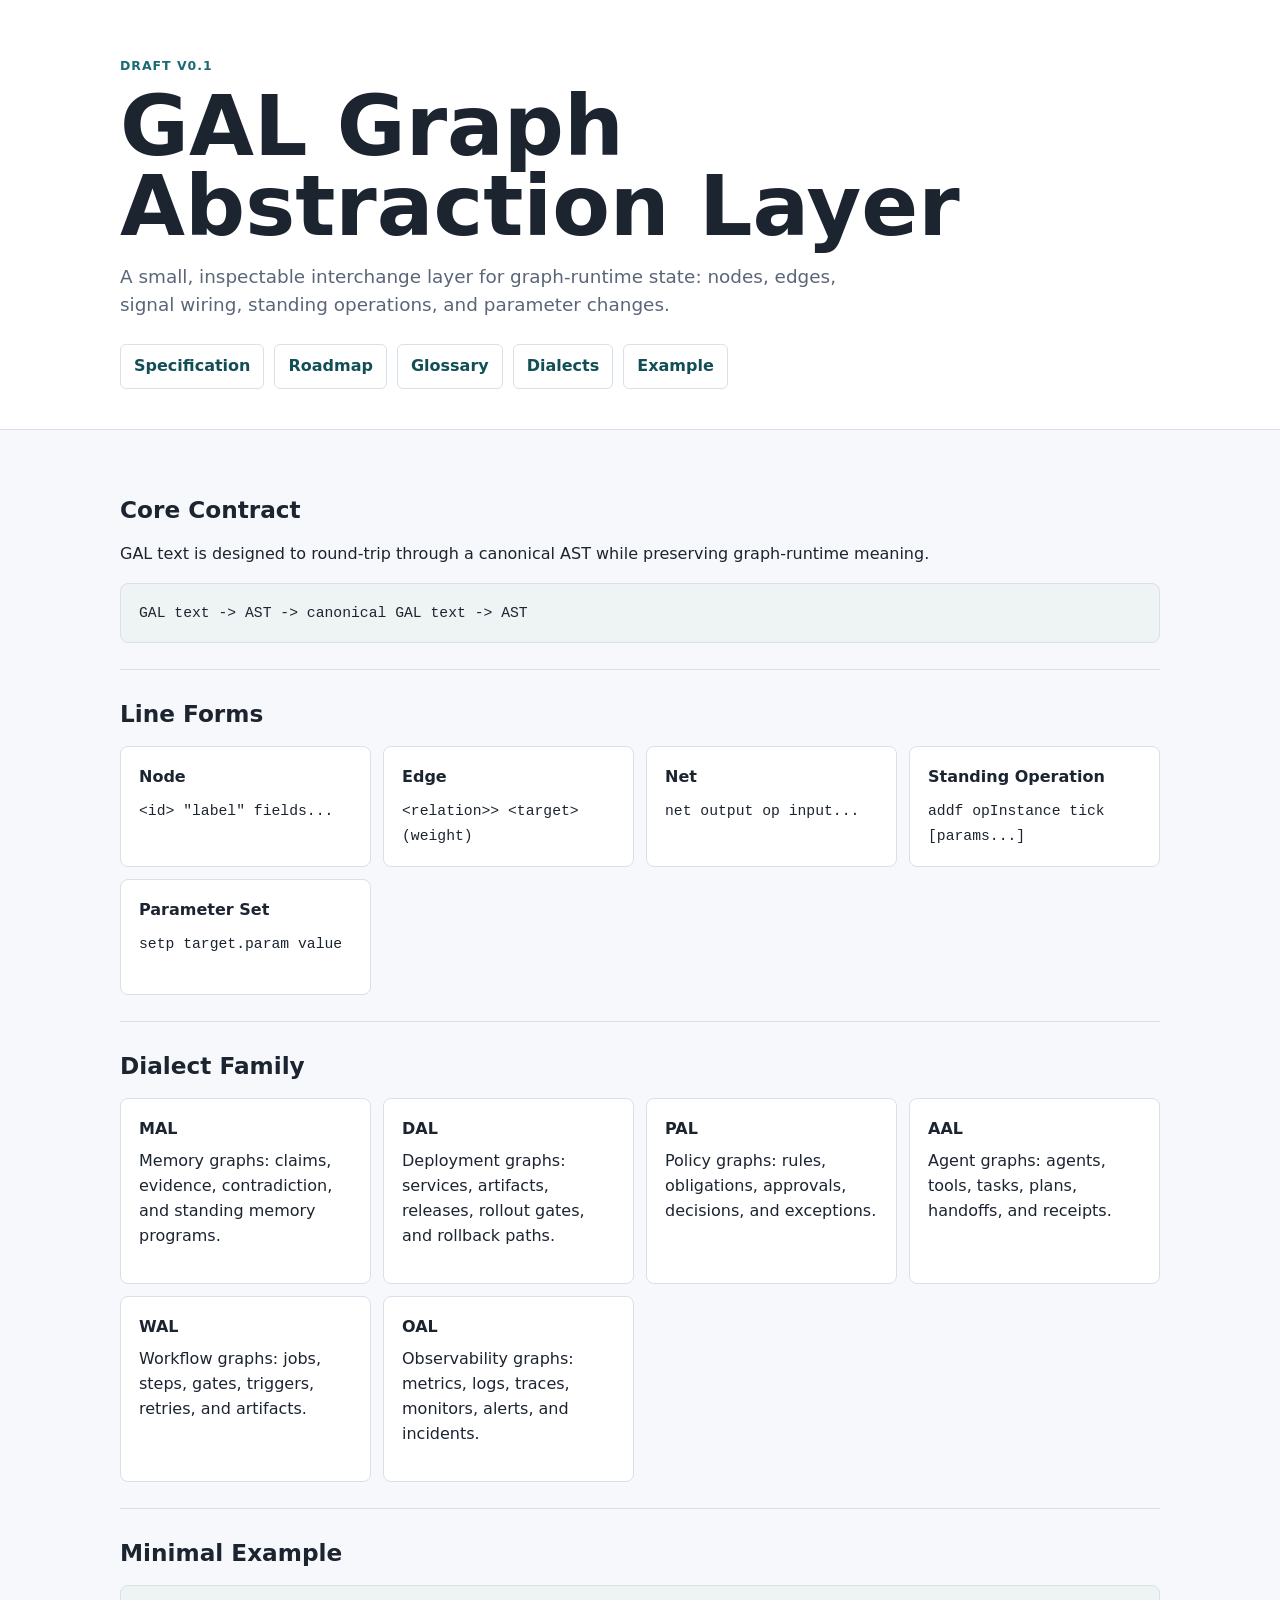
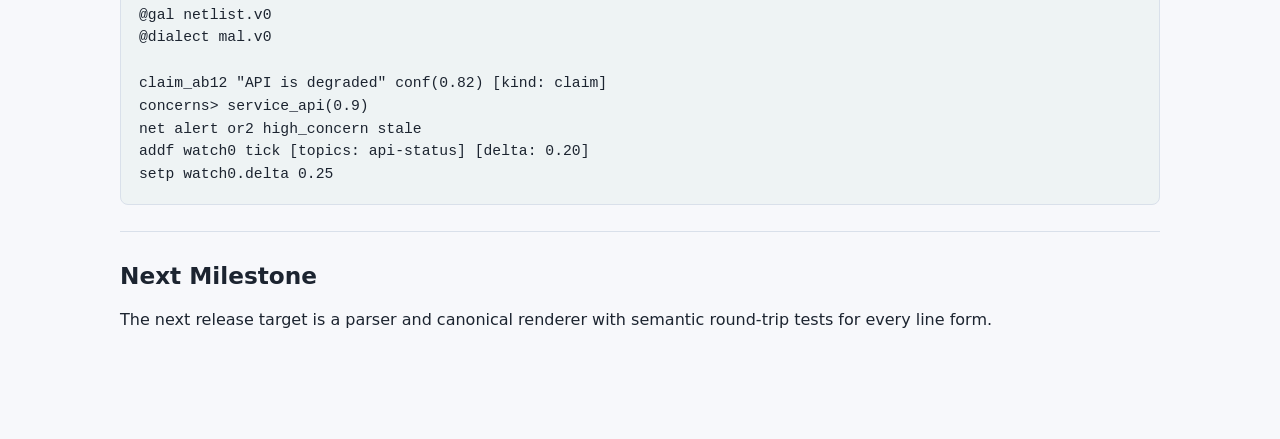
==== docs/index.html @ 64e63f7d "Define GAL spec scaffold" ====
<!doctype html>
<html lang="en">
  <head>
    <meta charset="utf-8">
    <meta name="viewport" content="width=device-width, initial-scale=1">
    <title>GAL Graph Abstraction Layer</title>
    <link rel="stylesheet" href="styles.css">
  </head>
  <body>
    <header class="page-header">
      <p class="kicker">Draft v0.1</p>
      <h1>GAL Graph Abstraction Layer</h1>
      <p class="lede">
        A small, inspectable interchange layer for graph-runtime state: nodes,
        edges, signal wiring, standing operations, and parameter changes.
      </p>
      <nav aria-label="Primary">
        <a href="https://github.com/hendrixx-cnc/GAL.Graph_Abstraction_Layer/blob/main/GAL_NETLIST_SPEC.md">Specification</a>
        <a href="ROADMAP.md">Roadmap</a>
        <a href="GLOSSARY.md">Glossary</a>
        <a href="dialects/">Dialects</a>
        <a href="https://github.com/hendrixx-cnc/GAL.Graph_Abstraction_Layer/blob/main/examples/minimal.mal.gal">Example</a>
      </nav>
    </header>

    <main>
      <section>
        <h2>Core Contract</h2>
        <p>
          GAL text is designed to round-trip through a canonical AST while
          preserving graph-runtime meaning.
        </p>
        <pre><code>GAL text -&gt; AST -&gt; canonical GAL text -&gt; AST</code></pre>
      </section>

      <section>
        <h2>Line Forms</h2>
        <div class="grid">
          <article>
            <h3>Node</h3>
            <code>&lt;id&gt; "label" fields...</code>
          </article>
          <article>
            <h3>Edge</h3>
            <code>&lt;relation&gt;&gt; &lt;target&gt;(weight)</code>
          </article>
          <article>
            <h3>Net</h3>
            <code>net output op input...</code>
          </article>
          <article>
            <h3>Standing Operation</h3>
            <code>addf opInstance tick [params...]</code>
          </article>
          <article>
            <h3>Parameter Set</h3>
            <code>setp target.param value</code>
          </article>
        </div>
      </section>

      <section>
        <h2>Dialect Family</h2>
        <div class="grid">
          <article>
            <h3>MAL</h3>
            <p>Memory graphs: claims, evidence, contradiction, and standing memory programs.</p>
          </article>
          <article>
            <h3>DAL</h3>
            <p>Deployment graphs: services, artifacts, releases, rollout gates, and rollback paths.</p>
          </article>
          <article>
            <h3>PAL</h3>
            <p>Policy graphs: rules, obligations, approvals, decisions, and exceptions.</p>
          </article>
          <article>
            <h3>AAL</h3>
            <p>Agent graphs: agents, tools, tasks, plans, handoffs, and receipts.</p>
          </article>
          <article>
            <h3>WAL</h3>
            <p>Workflow graphs: jobs, steps, gates, triggers, retries, and artifacts.</p>
          </article>
          <article>
            <h3>OAL</h3>
            <p>Observability graphs: metrics, logs, traces, monitors, alerts, and incidents.</p>
          </article>
        </div>
      </section>

      <section>
        <h2>Minimal Example</h2>
        <pre><code>@gal netlist.v0
@dialect mal.v0

claim_ab12 "API is degraded" conf(0.82) [kind: claim]
concerns&gt; service_api(0.9)
net alert or2 high_concern stale
addf watch0 tick [topics: api-status] [delta: 0.20]
setp watch0.delta 0.25</code></pre>
      </section>

      <section>
        <h2>Next Milestone</h2>
        <p>
          The next release target is a parser and canonical renderer with
          semantic round-trip tests for every line form.
        </p>
      </section>
    </main>
  </body>
</html>
---- docs/styles.css ----
:root {
  color-scheme: light;
  --bg: #f7f8fb;
  --panel: #ffffff;
  --ink: #1c2430;
  --muted: #5a6678;
  --line: #d9e0ea;
  --accent: #1b6b72;
  --accent-strong: #124f55;
  --code-bg: #eef3f4;
}

* {
  box-sizing: border-box;
}

body {
  margin: 0;
  background: var(--bg);
  color: var(--ink);
  font-family: Inter, ui-sans-serif, system-ui, -apple-system, BlinkMacSystemFont, "Segoe UI", sans-serif;
  line-height: 1.55;
}

.page-header {
  padding: 56px max(24px, calc((100vw - 1040px) / 2)) 40px;
  background: #ffffff;
  border-bottom: 1px solid var(--line);
}

.kicker {
  margin: 0 0 12px;
  color: var(--accent);
  font-size: 0.78rem;
  font-weight: 700;
  letter-spacing: 0.08em;
  text-transform: uppercase;
}

h1,
h2,
h3,
p {
  margin-top: 0;
}

h1 {
  max-width: 840px;
  margin-bottom: 16px;
  font-size: clamp(2.25rem, 7vw, 5.25rem);
  line-height: 0.95;
  letter-spacing: 0;
}

h2 {
  margin-bottom: 14px;
  font-size: 1.45rem;
}

h3 {
  margin-bottom: 8px;
  font-size: 1rem;
}

.lede {
  max-width: 740px;
  margin-bottom: 24px;
  color: var(--muted);
  font-size: 1.15rem;
}

nav {
  display: flex;
  flex-wrap: wrap;
  gap: 10px;
}

a {
  color: var(--accent-strong);
  font-weight: 700;
  text-decoration-thickness: 1px;
  text-underline-offset: 3px;
}

nav a {
  min-height: 40px;
  padding: 9px 13px;
  border: 1px solid var(--line);
  border-radius: 6px;
  background: var(--panel);
  text-decoration: none;
}

main {
  width: min(1040px, calc(100vw - 48px));
  margin: 0 auto;
  padding: 36px 0 64px;
}

section {
  padding: 26px 0;
  border-bottom: 1px solid var(--line);
}

section:last-child {
  border-bottom: 0;
}

.grid {
  display: grid;
  grid-template-columns: repeat(auto-fit, minmax(220px, 1fr));
  gap: 12px;
}

article {
  min-height: 116px;
  padding: 18px;
  border: 1px solid var(--line);
  border-radius: 8px;
  background: var(--panel);
}

pre {
  overflow-x: auto;
  margin: 0;
  padding: 18px;
  border: 1px solid var(--line);
  border-radius: 8px;
  background: var(--code-bg);
}

code {
  font-family: "SFMono-Regular", Consolas, "Liberation Mono", monospace;
  font-size: 0.92rem;
}

@media (max-width: 560px) {
  .page-header {
    padding-top: 38px;
  }

  main {
    width: min(100% - 32px, 1040px);
    padding-top: 22px;
  }
}
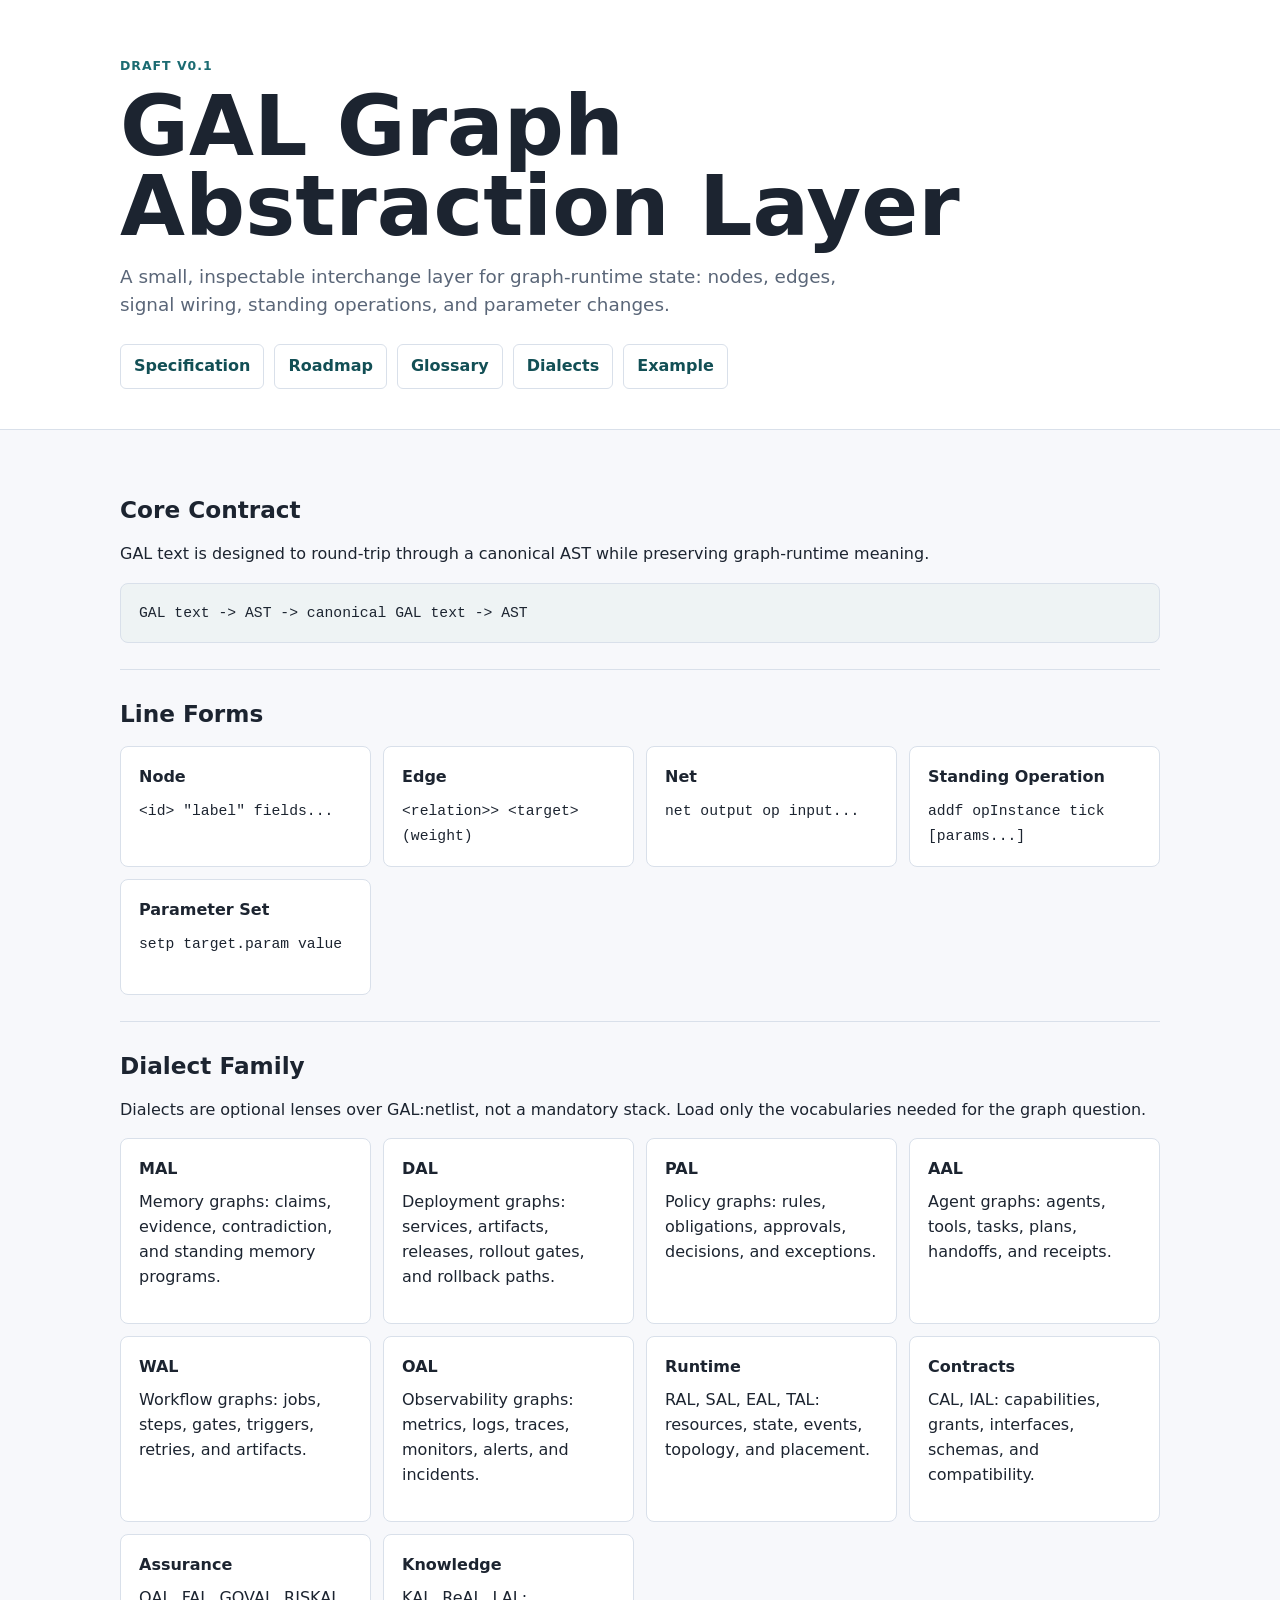
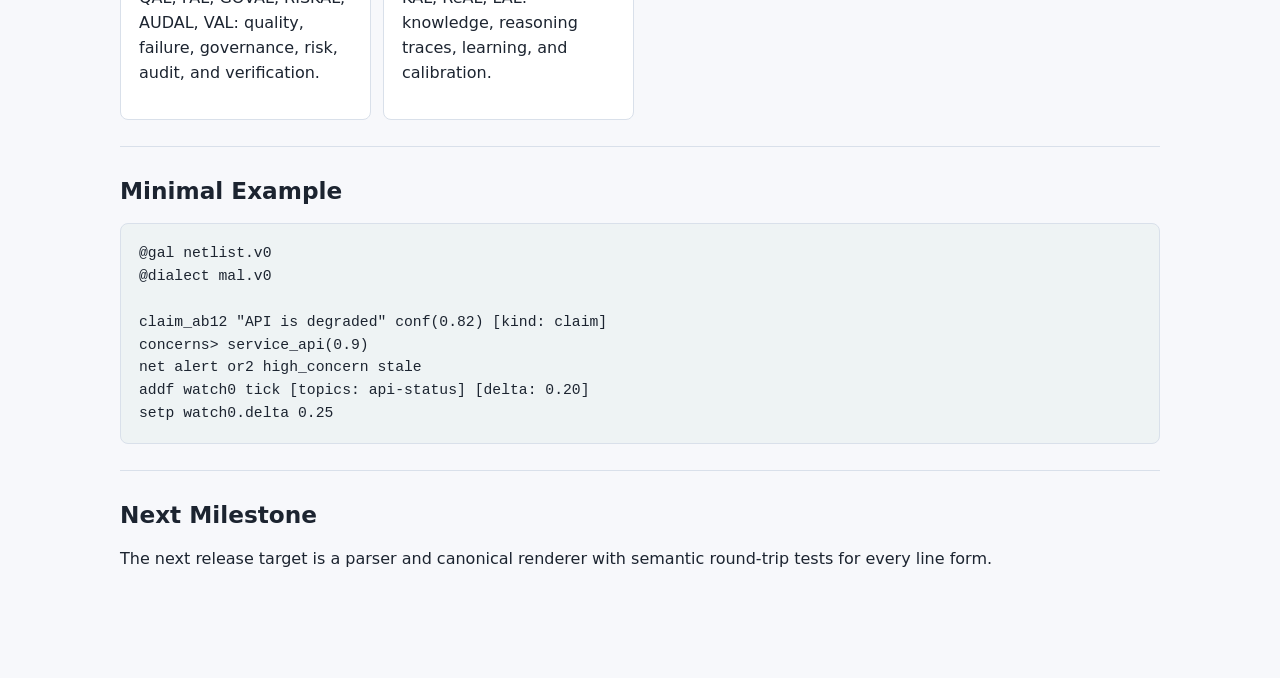
==== commit 88fda946: "Add expanded GAL dialect family" ====
--- a/docs/index.html
+++ b/docs/index.html
@@ -15,11 +15,11 @@
         edges, signal wiring, standing operations, and parameter changes.
       </p>
       <nav aria-label="Primary">
-        <a href="https://github.com/hendrixx-cnc/GAL.Graph_Abstraction_Layer/blob/main/GAL_NETLIST_SPEC.md">Specification</a>
+        <a href="https://github.com/H-XX-D/GAL.Graph_Abstraction_Layer/blob/main/GAL_NETLIST_SPEC.md">Specification</a>
         <a href="ROADMAP.md">Roadmap</a>
         <a href="GLOSSARY.md">Glossary</a>
         <a href="dialects/">Dialects</a>
-        <a href="https://github.com/hendrixx-cnc/GAL.Graph_Abstraction_Layer/blob/main/examples/minimal.mal.gal">Example</a>
+        <a href="https://github.com/H-XX-D/GAL.Graph_Abstraction_Layer/blob/main/examples/minimal.mal.gal">Example</a>
       </nav>
     </header>
 
@@ -61,6 +61,10 @@
 
       <section>
         <h2>Dialect Family</h2>
+        <p>
+          Dialects are optional lenses over GAL:netlist, not a mandatory stack.
+          Load only the vocabularies needed for the graph question.
+        </p>
         <div class="grid">
           <article>
             <h3>MAL</h3>
@@ -85,6 +89,22 @@
           <article>
             <h3>OAL</h3>
             <p>Observability graphs: metrics, logs, traces, monitors, alerts, and incidents.</p>
+          </article>
+          <article>
+            <h3>Runtime</h3>
+            <p>RAL, SAL, EAL, TAL: resources, state, events, topology, and placement.</p>
+          </article>
+          <article>
+            <h3>Contracts</h3>
+            <p>CAL, IAL: capabilities, grants, interfaces, schemas, and compatibility.</p>
+          </article>
+          <article>
+            <h3>Assurance</h3>
+            <p>QAL, FAL, GOVAL, RISKAL, AUDAL, VAL: quality, failure, governance, risk, audit, and verification.</p>
+          </article>
+          <article>
+            <h3>Knowledge</h3>
+            <p>KAL, ReAL, LAL: knowledge, reasoning traces, learning, and calibration.</p>
           </article>
         </div>
       </section>
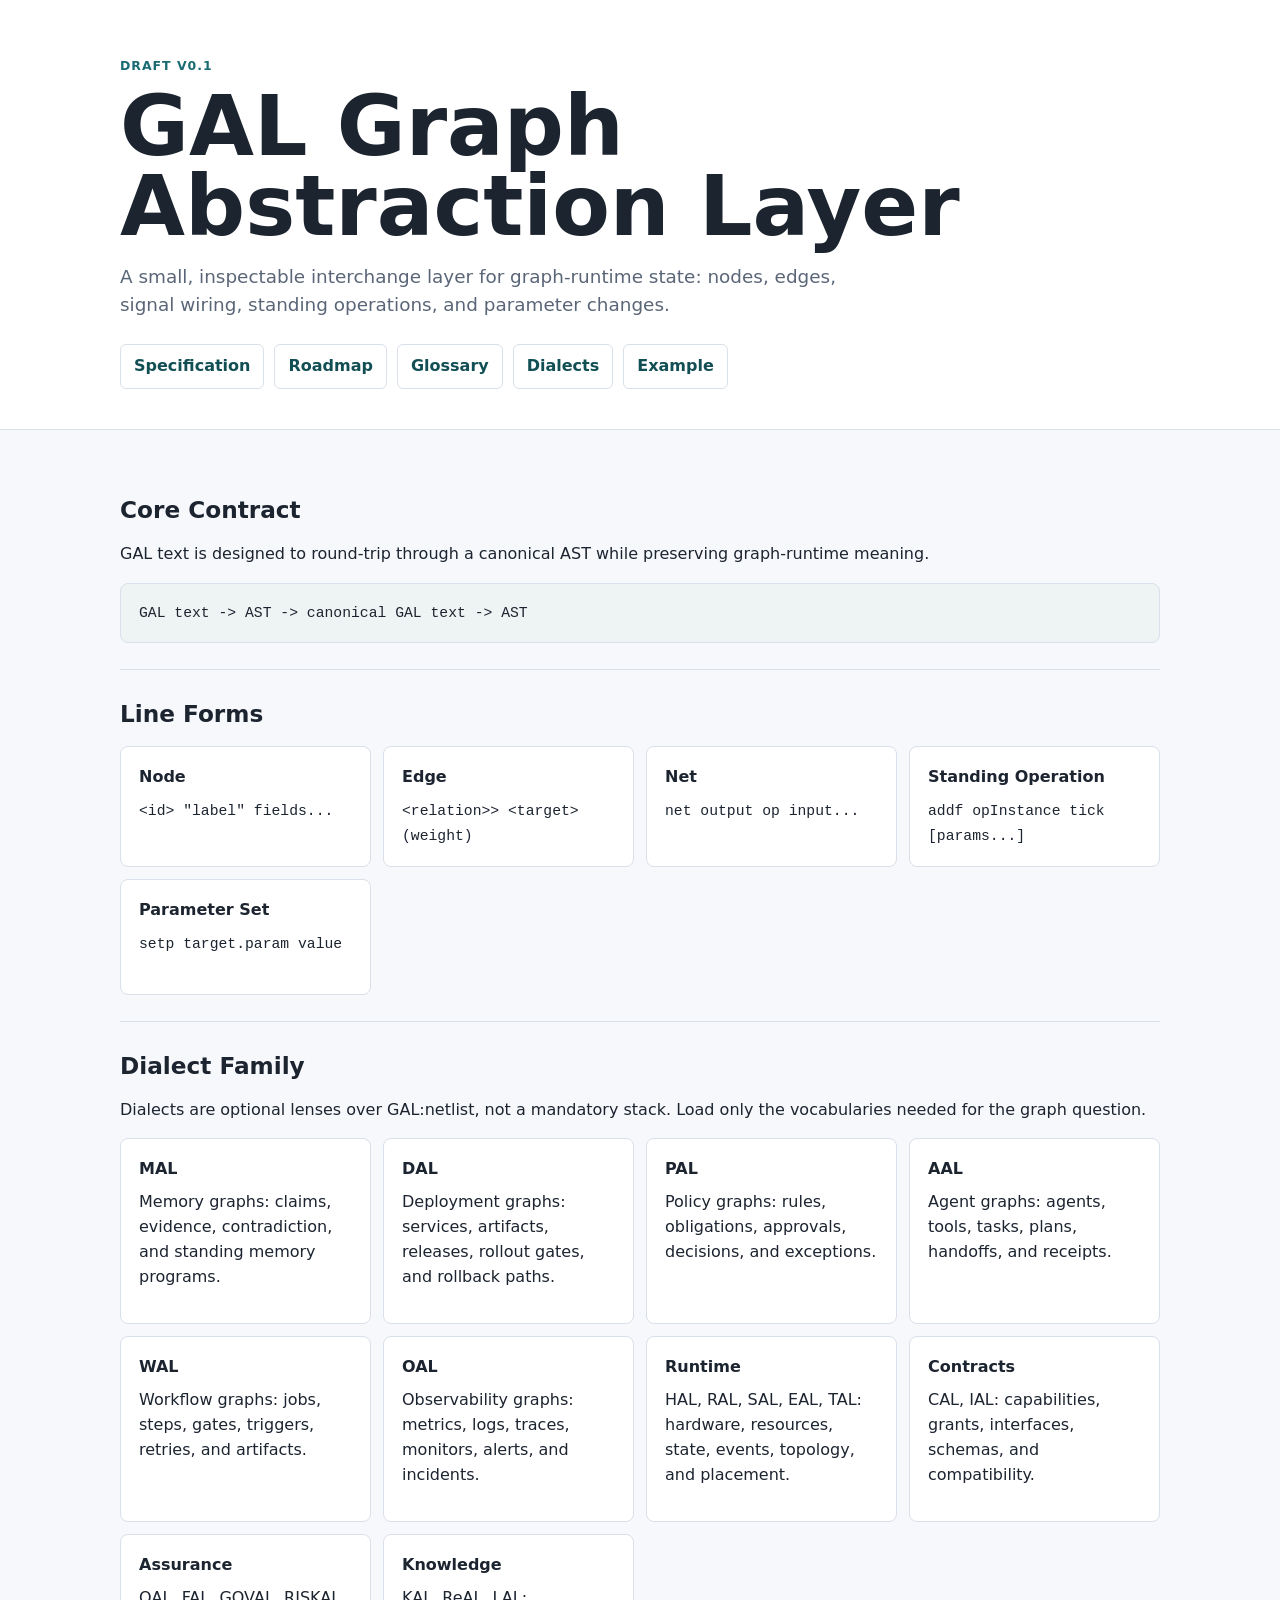
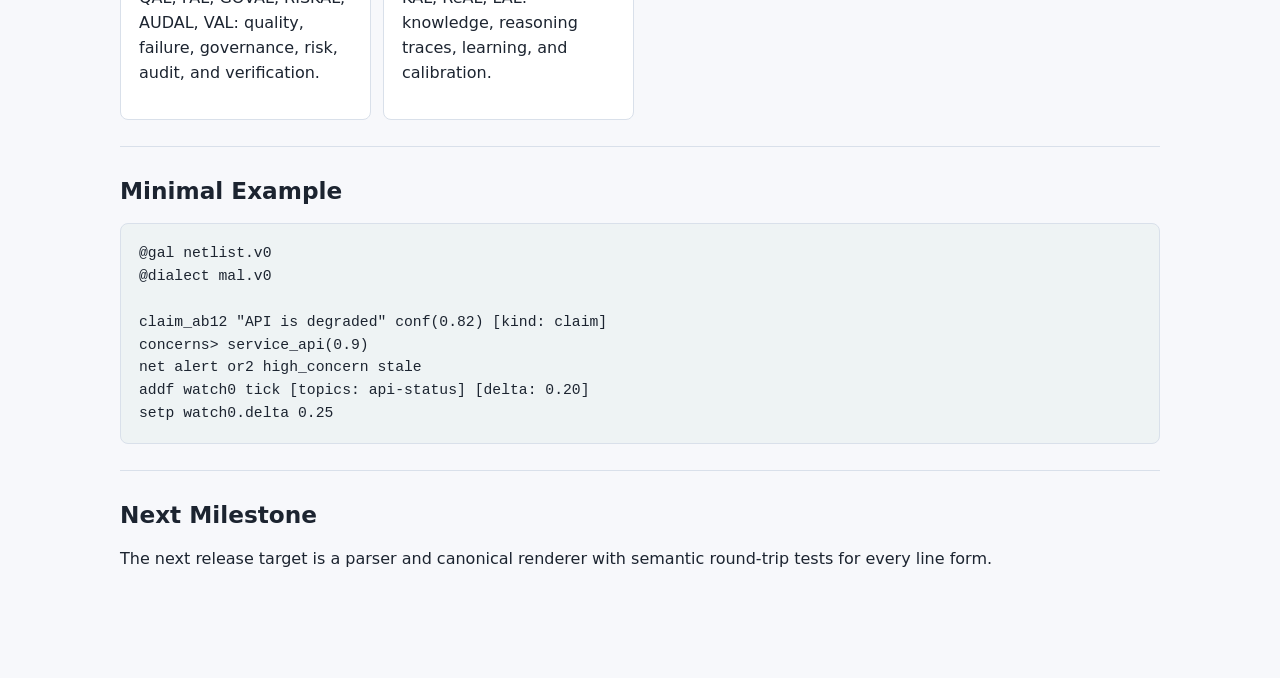
==== commit d42f176e: "Add hardware abstraction dialect" ====
--- a/docs/index.html
+++ b/docs/index.html
@@ -92,7 +92,7 @@
           </article>
           <article>
             <h3>Runtime</h3>
-            <p>RAL, SAL, EAL, TAL: resources, state, events, topology, and placement.</p>
+            <p>HAL, RAL, SAL, EAL, TAL: hardware, resources, state, events, topology, and placement.</p>
           </article>
           <article>
             <h3>Contracts</h3>
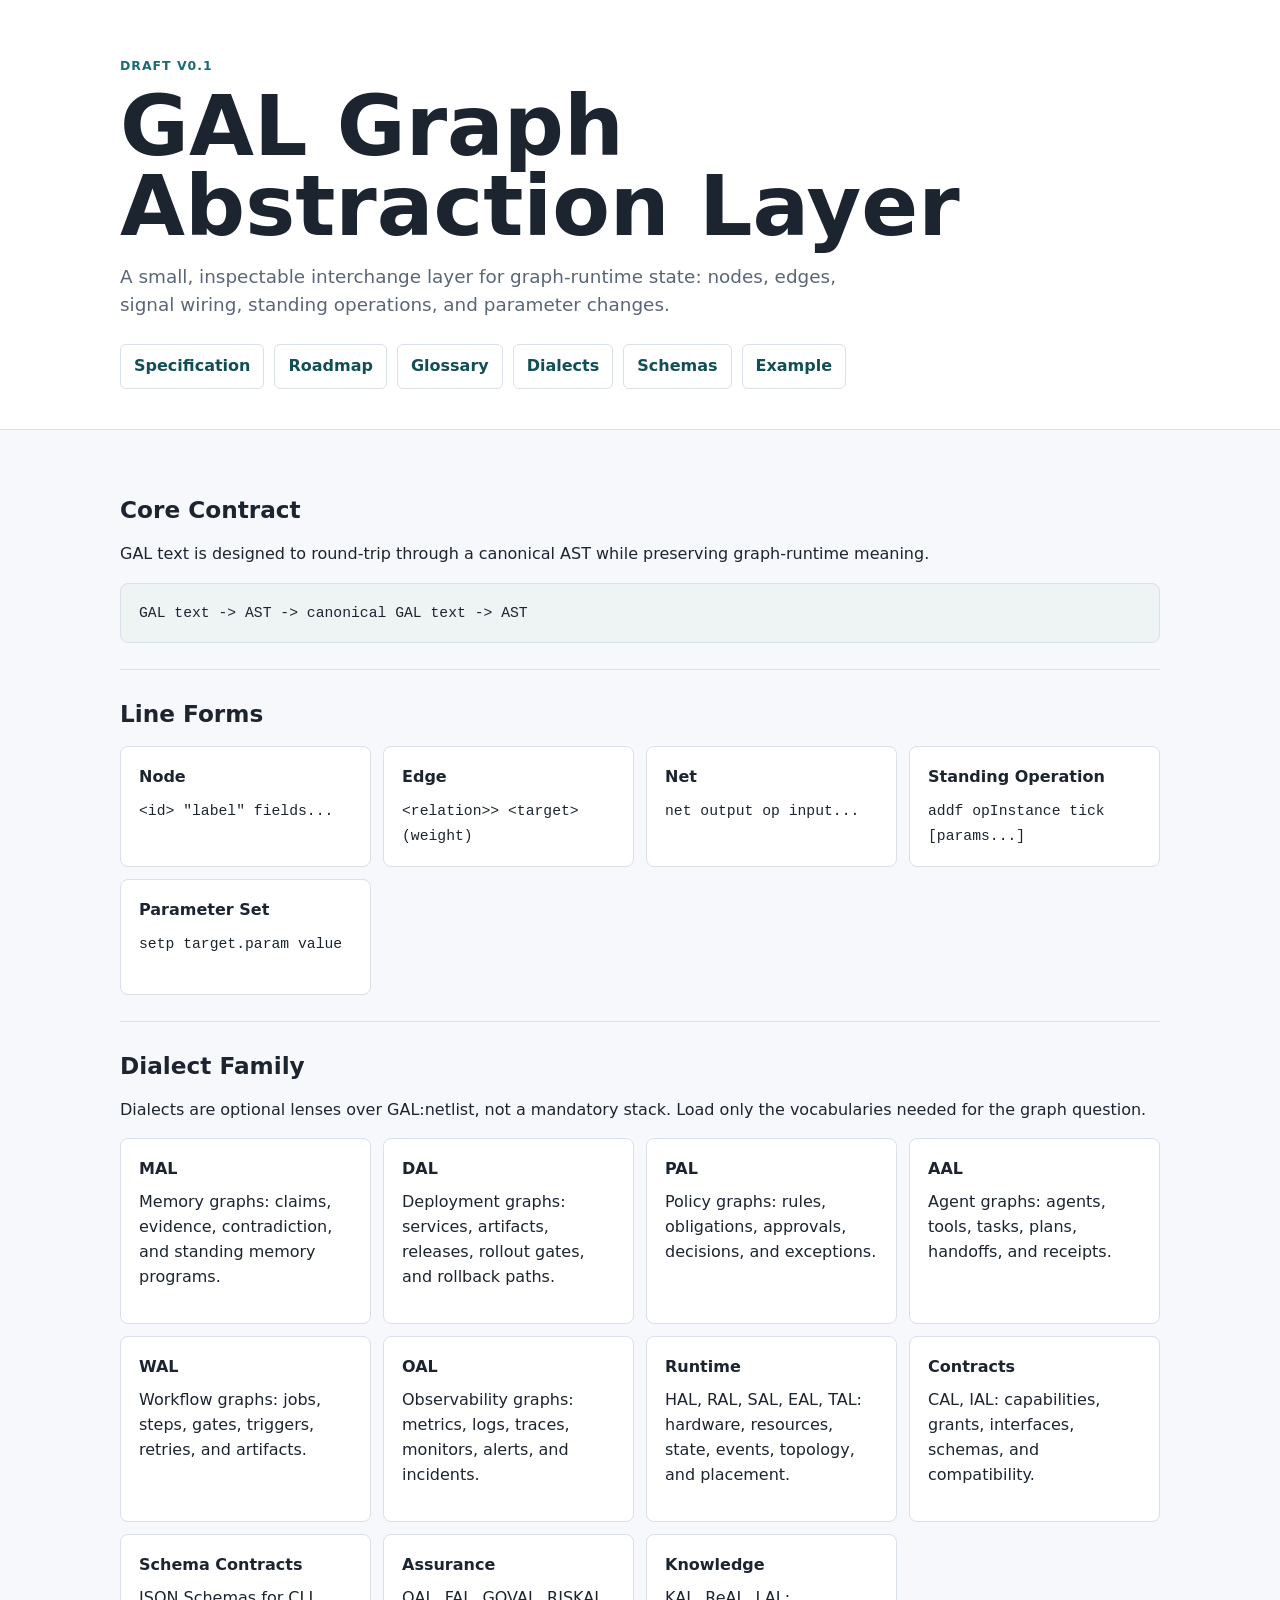
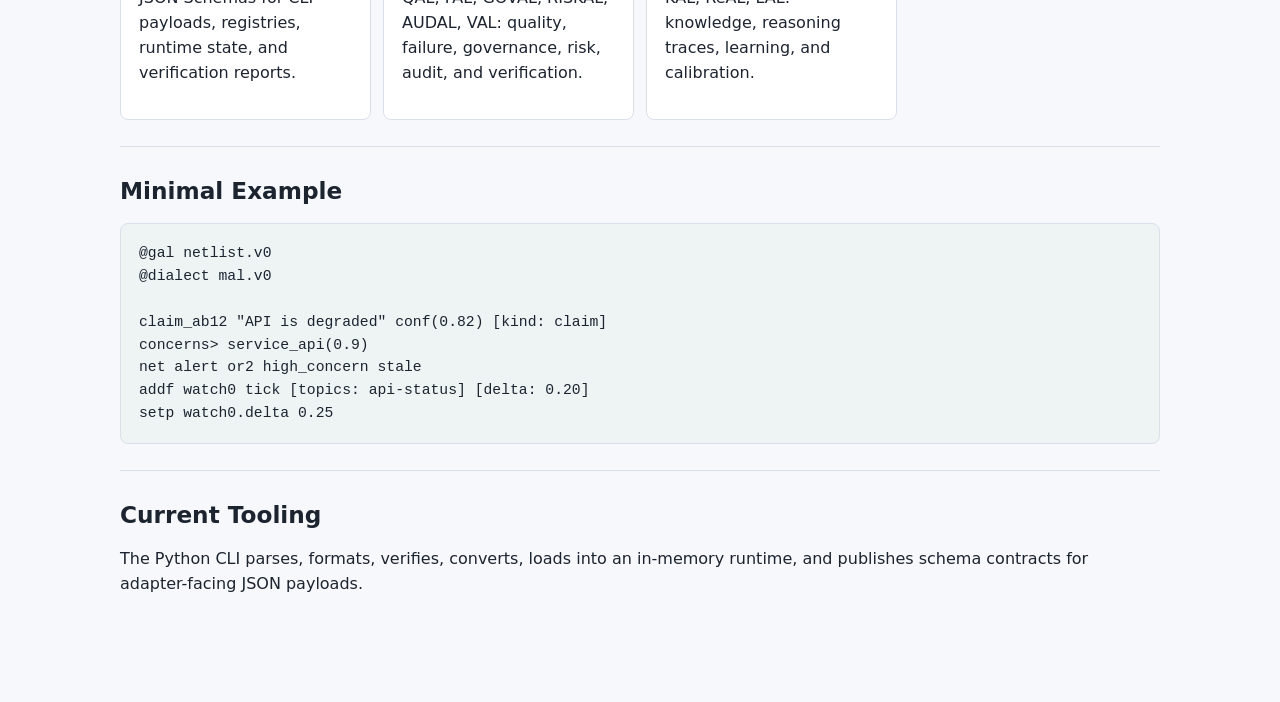
==== commit ef40ed1c: "Add schema catalog page" ====
--- a/docs/index.html
+++ b/docs/index.html
@@ -19,6 +19,7 @@
         <a href="ROADMAP.md">Roadmap</a>
         <a href="GLOSSARY.md">Glossary</a>
         <a href="dialects/">Dialects</a>
+        <a href="schemas/">Schemas</a>
         <a href="https://github.com/H-XX-D/GAL.Graph_Abstraction_Layer/blob/main/examples/minimal.mal.gal">Example</a>
       </nav>
     </header>
@@ -99,6 +100,10 @@
             <p>CAL, IAL: capabilities, grants, interfaces, schemas, and compatibility.</p>
           </article>
           <article>
+            <h3>Schema Contracts</h3>
+            <p>JSON Schemas for CLI payloads, registries, runtime state, and verification reports.</p>
+          </article>
+          <article>
             <h3>Assurance</h3>
             <p>QAL, FAL, GOVAL, RISKAL, AUDAL, VAL: quality, failure, governance, risk, audit, and verification.</p>
           </article>
@@ -122,10 +127,11 @@
       </section>
 
       <section>
-        <h2>Next Milestone</h2>
+        <h2>Current Tooling</h2>
         <p>
-          The next release target is a parser and canonical renderer with
-          semantic round-trip tests for every line form.
+          The Python CLI parses, formats, verifies, converts, loads into an
+          in-memory runtime, and publishes schema contracts for adapter-facing
+          JSON payloads.
         </p>
       </section>
     </main>
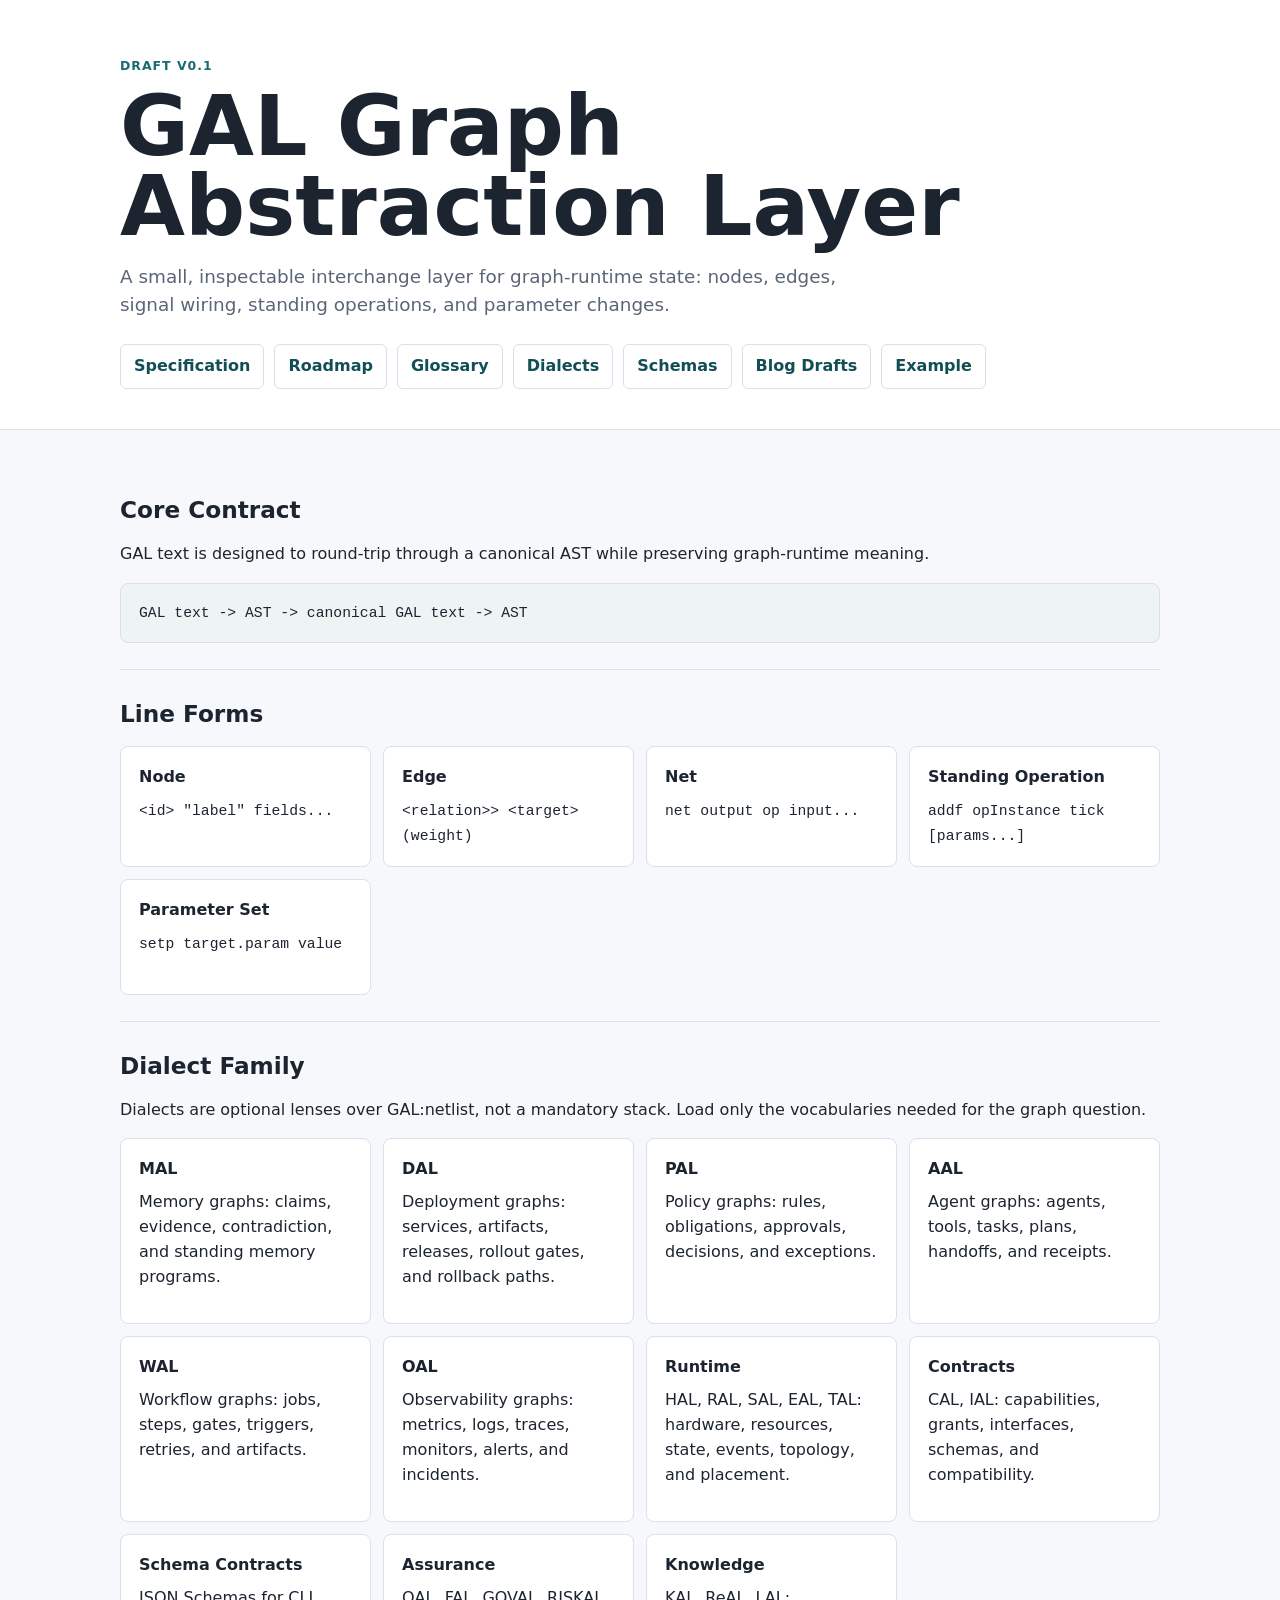
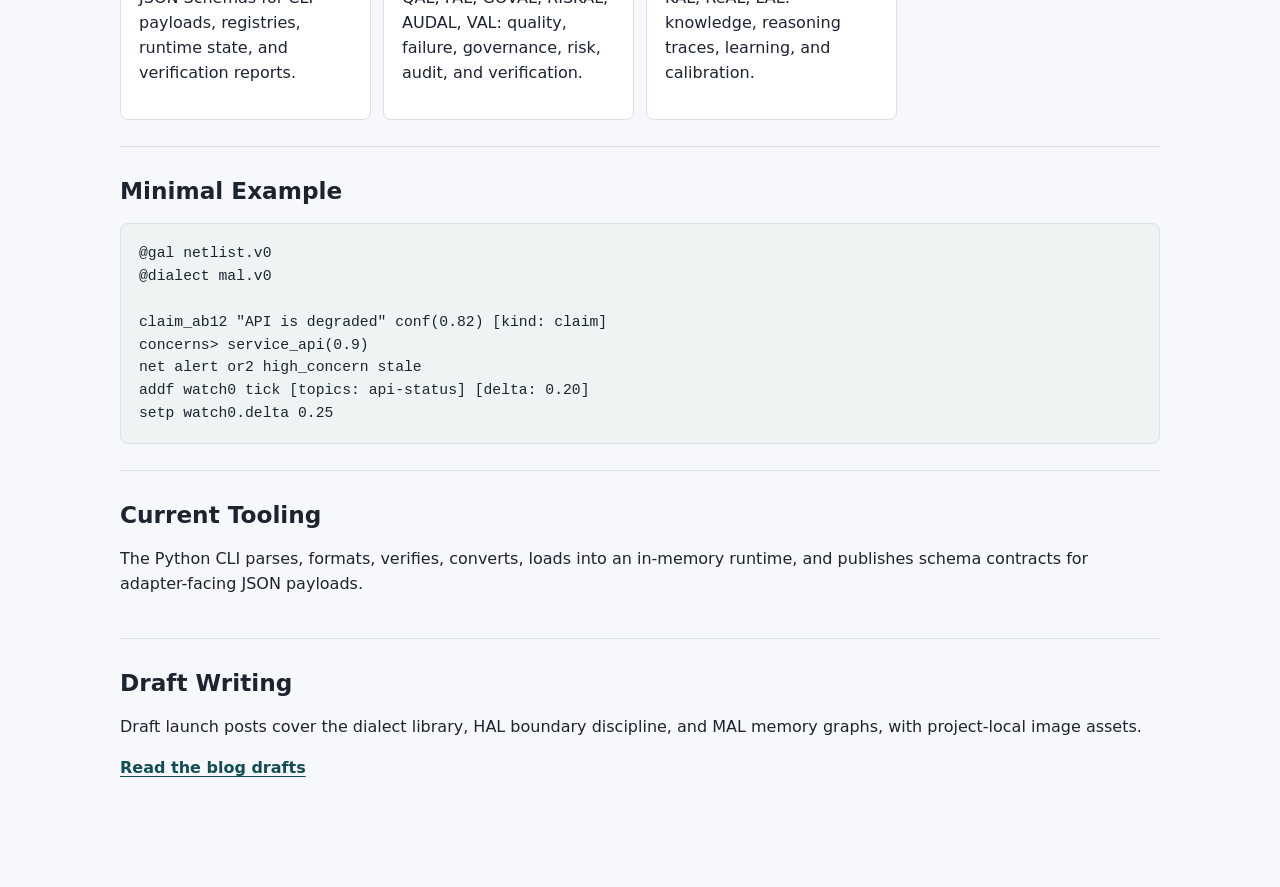
==== commit be4d5024: "Refine HAL docs and add blog drafts" ====
--- a/docs/index.html
+++ b/docs/index.html
@@ -20,6 +20,7 @@
         <a href="GLOSSARY.md">Glossary</a>
         <a href="dialects/">Dialects</a>
         <a href="schemas/">Schemas</a>
+        <a href="blog/">Blog Drafts</a>
         <a href="https://github.com/H-XX-D/GAL.Graph_Abstraction_Layer/blob/main/examples/minimal.mal.gal">Example</a>
       </nav>
     </header>
@@ -134,6 +135,15 @@
           JSON payloads.
         </p>
       </section>
+
+      <section>
+        <h2>Draft Writing</h2>
+        <p>
+          Draft launch posts cover the dialect library, HAL boundary discipline,
+          and MAL memory graphs, with project-local image assets.
+        </p>
+        <p><a href="blog/">Read the blog drafts</a></p>
+      </section>
     </main>
   </body>
 </html>
